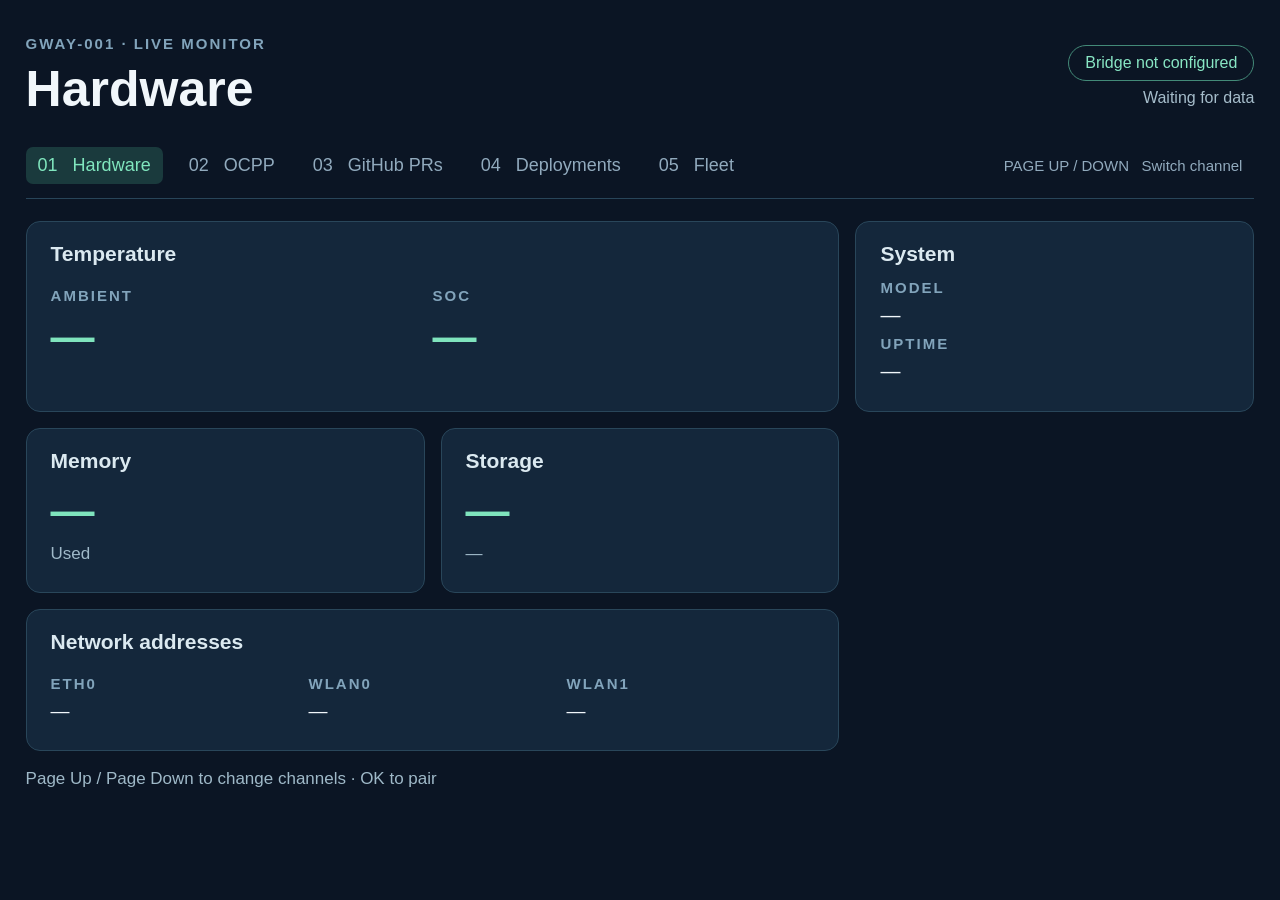
==== apps/gway-monitor/index.html @ efbec850 "build: load channel registry before monitor application" ====
<!doctype html>
<html lang="en"><head><meta charset="utf-8"><meta name="viewport" content="width=device-width,initial-scale=1"><title>GWAY Monitor</title><link rel="stylesheet" href="style.css"></head>
<body><main><header><div><p class="eyebrow">GWAY-001 · LIVE MONITOR</p><h1 id="title">Hardware</h1></div><div class="header-right"><span id="connection" class="pill">Connecting</span><p id="freshness">Waiting for data</p></div></header>
<nav><span id="tab-hardware" class="selected">01 &nbsp; Hardware</span><span id="tab-ocpp">02 &nbsp; OCPP</span><span id="tab-github">03 &nbsp; GitHub PRs</span><span id="tab-deployments">04 &nbsp; Deployments</span><span id="tab-fleet">05 &nbsp; Fleet</span><span class="guide">PAGE UP / DOWN &nbsp; Switch channel</span></nav>
<section id="hardware"><div class="grid"><article class="wide"><h2>Temperature</h2><div class="twocol"><div><p class="label">AMBIENT</p><p class="big" id="ambient">—</p></div><div><p class="label">SOC</p><p class="big" id="soc">—</p></div></div></article><article><h2>System</h2><p class="label">MODEL</p><p id="model">—</p><p class="label">UPTIME</p><p id="uptime">—</p></article><article><h2>Memory</h2><p class="big" id="memory">—</p><p class="muted">Used</p></article><article><h2>Storage</h2><p class="big" id="disk">—</p><p class="muted" id="disk-free">—</p></article><article class="wide"><h2>Network addresses</h2><div class="network"><div><p class="label">ETH0</p><p id="eth0">—</p></div><div><p class="label">WLAN0</p><p id="wlan0">—</p></div><div><p class="label">WLAN1</p><p id="wlan1">—</p></div></div></article></div></section>
<section id="ocpp" hidden><div class="grid"><article class="wide"><h2>Local CSMS</h2><p class="big" id="server">—</p><p class="muted" id="storage">Waiting for status</p></article><article><h2>Chargers</h2><p class="big" id="chargers">—</p><p class="muted">Connected / known</p></article><article class="transaction"><h2 id="tx-title">Current / last transaction</h2><div id="tx-content" class="muted">Waiting for data</div></article></div><p class="note">Transaction state reflects recorded CSMS evidence, not confirmation of physical charging.</p></section>
<section id="github" hidden><p class="note" id="pr-summary">Waiting for GitHub status</p><div class="grid" id="pr-list"></div></section><section id="deployments" hidden><p class="note" id="deployment-summary">Waiting for deployment status</p><div class="grid" id="deployment-list"></div></section><section id="fleet" hidden><p class="note" id="fleet-summary">Waiting for Watchtower inventory</p><div class="grid" id="fleet-list"></div></section><footer>Page Up / Page Down to change channels <span id="reconnect-hint" hidden> · OK to pair</span></footer></main><script src="secret-dialog.js"></script><script src="channel-registry.js"></script><script src="app.js"></script></body></html>
---- apps/gway-monitor/style.css ----
* {box-sizing:border-box} [hidden] {display:none !important} body {margin:0;background:#0b1524;color:#f1f7fb;font-family:Arial,sans-serif} main {width:100%;margin:0;padding:3vh 2vw} header {display:flex;justify-content:space-between;align-items:center} .eyebrow,.label {color:#82a4bb;font-size:15px;font-weight:bold;letter-spacing:2px} h1 {font-size:50px;margin:4px 0 14px} h2 {font-size:21px;margin:0 0 13px;color:#dbe9f0} p {margin:8px 0;font-size:20px} .header-right {text-align:right;color:#a6bdcb}.header-right p {font-size:16px}.pill {display:inline-block;border:1px solid #438a78;color:#88e6c4;border-radius:20px;padding:8px 16px;font-size:16px} nav {display:flex;align-items:center;gap:14px;margin:15px 0 22px;border-bottom:1px solid #284559;padding-bottom:14px;color:#91aabd;font-size:18px} nav span {padding:8px 12px} nav .selected {color:#80e6be;background:#1a3a3d;border-radius:7px} nav .guide {margin-left:auto;font-size:15px}.grid {display:grid;grid-template-columns:repeat(3,1fr);gap:16px} article {background:#14273b;border:1px solid #29465a;border-radius:14px;padding:20px 24px;min-height:140px}.wide {grid-column:span 2}.twocol {display:grid;grid-template-columns:1fr 1fr}.big {font-size:44px;font-weight:bold;color:#7fe4bd;margin:8px 0}.muted,.note,footer {color:#9fb9c8;font-size:17px}.network {display:grid;grid-template-columns:repeat(3,1fr);gap:10px}.network p:not(.label) {font-size:19px;overflow-wrap:anywhere}.transaction {grid-column:span 3;min-height:160px}.tx-row {display:inline-block;min-width:25%;vertical-align:top;padding:4px 15px 0 0}.tx-row strong {display:block;color:#e6f2f8;font-size:22px;margin-top:7px}.note {margin:17px 0}footer {margin-top:18px}.secret-overlay {position:fixed;inset:0;z-index:20;display:flex;align-items:center;justify-content:center;background:rgba(3,10,19,.86)}.secret-dialog {width:70%;max-width:850px;padding:45px;text-align:center;background:#14273b;border:2px solid #77e4bd;border-radius:18px}.secret-dialog h2 {font-size:38px;margin:0 0 20px}.secret-dialog p {color:#c1d2df;font-size:23px}.secret-digits {color:#77e4bd;font-size:58px;letter-spacing:14px;margin:28px 0}.secret-dialog .secret-hint {font-size:18px}

.pr-card{grid-column:span 3;min-height:90px;padding:12px 20px}.pr-card h2{font-size:18px;margin:0}.pr-card p{margin:6px 0;font-size:18px}

#github .pr-card.selected-card,#deployments .pr-card.selected-card,#fleet .pr-card.selected-card{border-color:#7fe4bd;box-shadow:inset 0 0 0 2px #7fe4bd}
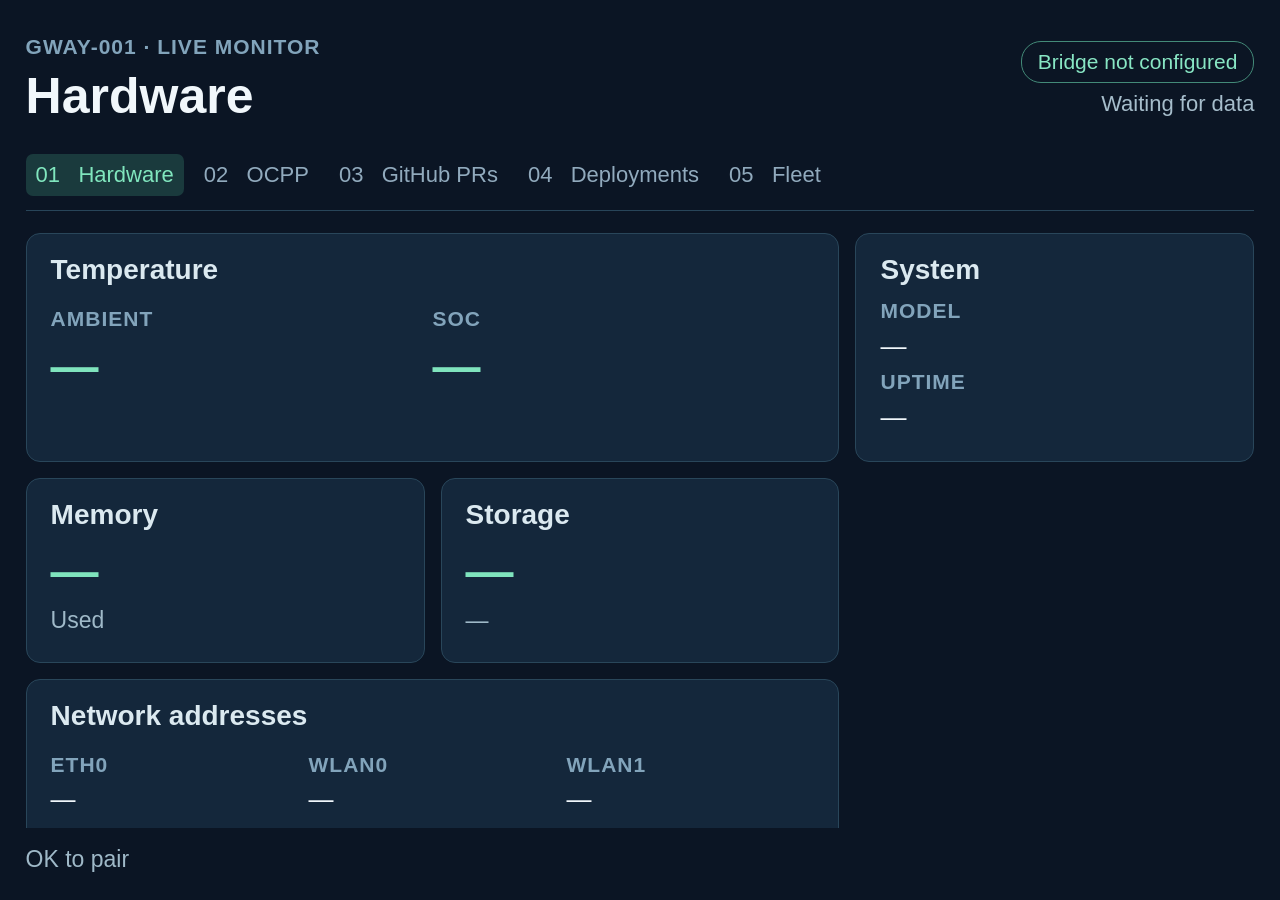
==== commit a37a2384: "ui(tv): remove duplicate Page Up/Page Down navigation hints" ====
--- a/apps/gway-monitor/index.html
+++ b/apps/gway-monitor/index.html
@@ -1,7 +1,7 @@
 <!doctype html>
 <html lang="en"><head><meta charset="utf-8"><meta name="viewport" content="width=device-width,initial-scale=1"><title>GWAY Monitor</title><link rel="stylesheet" href="style.css"></head>
 <body><main><header><div><p class="eyebrow">GWAY-001 · LIVE MONITOR</p><h1 id="title">Hardware</h1></div><div class="header-right"><span id="connection" class="pill">Connecting</span><p id="freshness">Waiting for data</p></div></header>
-<nav><span id="tab-hardware" class="selected">01 &nbsp; Hardware</span><span id="tab-ocpp">02 &nbsp; OCPP</span><span id="tab-github">03 &nbsp; GitHub PRs</span><span id="tab-deployments">04 &nbsp; Deployments</span><span id="tab-fleet">05 &nbsp; Fleet</span><span class="guide">PAGE UP / DOWN &nbsp; Switch channel</span></nav>
+<nav><span id="tab-hardware" class="selected">01 &nbsp; Hardware</span><span id="tab-ocpp">02 &nbsp; OCPP</span><span id="tab-github">03 &nbsp; GitHub PRs</span><span id="tab-deployments">04 &nbsp; Deployments</span><span id="tab-fleet">05 &nbsp; Fleet</span></nav>
 <section id="hardware"><div class="grid"><article class="wide"><h2>Temperature</h2><div class="twocol"><div><p class="label">AMBIENT</p><p class="big" id="ambient">—</p></div><div><p class="label">SOC</p><p class="big" id="soc">—</p></div></div></article><article><h2>System</h2><p class="label">MODEL</p><p id="model">—</p><p class="label">UPTIME</p><p id="uptime">—</p></article><article><h2>Memory</h2><p class="big" id="memory">—</p><p class="muted">Used</p></article><article><h2>Storage</h2><p class="big" id="disk">—</p><p class="muted" id="disk-free">—</p></article><article class="wide"><h2>Network addresses</h2><div class="network"><div><p class="label">ETH0</p><p id="eth0">—</p></div><div><p class="label">WLAN0</p><p id="wlan0">—</p></div><div><p class="label">WLAN1</p><p id="wlan1">—</p></div></div></article></div></section>
 <section id="ocpp" hidden><div class="grid"><article class="wide"><h2>Local CSMS</h2><p class="big" id="server">—</p><p class="muted" id="storage">Waiting for status</p></article><article><h2>Chargers</h2><p class="big" id="chargers">—</p><p class="muted">Connected / known</p></article><article class="transaction"><h2 id="tx-title">Current / last transaction</h2><div id="tx-content" class="muted">Waiting for data</div></article></div><p class="note">Transaction state reflects recorded CSMS evidence, not confirmation of physical charging.</p></section>
-<section id="github" hidden><p class="note" id="pr-summary">Waiting for GitHub status</p><div class="grid" id="pr-list"></div></section><section id="deployments" hidden><p class="note" id="deployment-summary">Waiting for deployment status</p><div class="grid" id="deployment-list"></div></section><section id="fleet" hidden><p class="note" id="fleet-summary">Waiting for Watchtower inventory</p><div class="grid" id="fleet-list"></div></section><footer>Page Up / Page Down to change channels <span id="reconnect-hint" hidden> · OK to pair</span></footer></main><script src="secret-dialog.js"></script><script src="channel-registry.js"></script><script src="app.js"></script></body></html>
+<section id="github" hidden><p class="note" id="pr-summary">Waiting for GitHub status</p><div class="grid" id="pr-list"></div></section><section id="deployments" hidden><p class="note" id="deployment-summary">Waiting for deployment status</p><div class="grid" id="deployment-list"></div></section><section id="fleet" hidden><p class="note" id="fleet-summary">Waiting for Watchtower inventory</p><div class="grid" id="fleet-list"></div></section><footer><span id="reconnect-hint" hidden>OK to pair</span></footer></main><script src="secret-dialog.js"></script><script src="core/format.js"></script><script src="channel-registry.js"></script><script src="core/status.js"></script><script src="channels/hardware.js"></script><script src="channels/ocpp.js"></script><script src="channels/github.js"></script><script src="channels/deployments.js"></script><script src="channels/fleet.js"></script><script src="app.js"></script></body></html>
--- a/apps/gway-monitor/style.css
+++ b/apps/gway-monitor/style.css
@@ -3,3 +3,37 @@
 .pr-card{grid-column:span 3;min-height:90px;padding:12px 20px}.pr-card h2{font-size:18px;margin:0}.pr-card p{margin:6px 0;font-size:18px}
 
 #github .pr-card.selected-card,#deployments .pr-card.selected-card,#fleet .pr-card.selected-card{border-color:#7fe4bd;box-shadow:inset 0 0 0 2px #7fe4bd}
+
+/* TV viewing-distance readability: preserve existing 3vh / 2vw safe margins. */
+.eyebrow,.label{font-size:21px;letter-spacing:1px}
+h2{font-size:28px}
+p{font-size:26px}
+.header-right p{font-size:22px}
+.pill{font-size:21px}
+nav{font-size:22px;gap:10px;flex-wrap:wrap}
+nav span{padding:8px 10px}
+nav .guide{font-size:19px}
+.big{font-size:48px}
+.muted,.note,footer{font-size:23px}
+.network p:not(.label){font-size:25px}
+.tx-row strong{font-size:27px}
+.pr-card{display:flex;align-items:center;justify-content:space-between;gap:24px;min-height:142px;padding:17px 24px}
+.pr-card h2{font-size:25px}
+.pr-card p{font-size:24px;line-height:1.25;margin:7px 0;overflow-wrap:anywhere}
+.status-copy{flex:1;min-width:0}
+.status-badge{flex:0 0 100px;display:flex;flex-direction:column;align-items:center;justify-content:center;gap:4px;text-align:center;color:#a8b9c8}
+.status-symbol{display:flex;align-items:center;justify-content:center;width:78px;height:78px;border:4px solid currentColor;border-radius:50%;font-size:62px;font-weight:bold;line-height:1}
+.status-label{font-size:17px;font-weight:bold}
+.status-passed{color:#7fe4bd}
+.status-failed{color:#ff7878}
+.status-pending{color:#7fbdf4}
+.status-draft,.status-unknown{color:#b1bac6}
+.status-outdated,.status-degraded{color:#f6bf65}
+
+/* Keep the header, channel selector and footer inside the TV safe frame.
+   Only the active channel content may scroll; never the document body. */
+html,body{height:100%;overflow:hidden}
+main{height:100vh;height:100dvh;display:flex;flex-direction:column;overflow:hidden}
+main>header,main>nav,main>footer{flex:0 0 auto}
+main>section{flex:1 1 auto;min-height:0;overflow-y:auto;overflow-x:hidden;overscroll-behavior:contain;scroll-behavior:auto}
+main>section .grid{padding-bottom:8px}
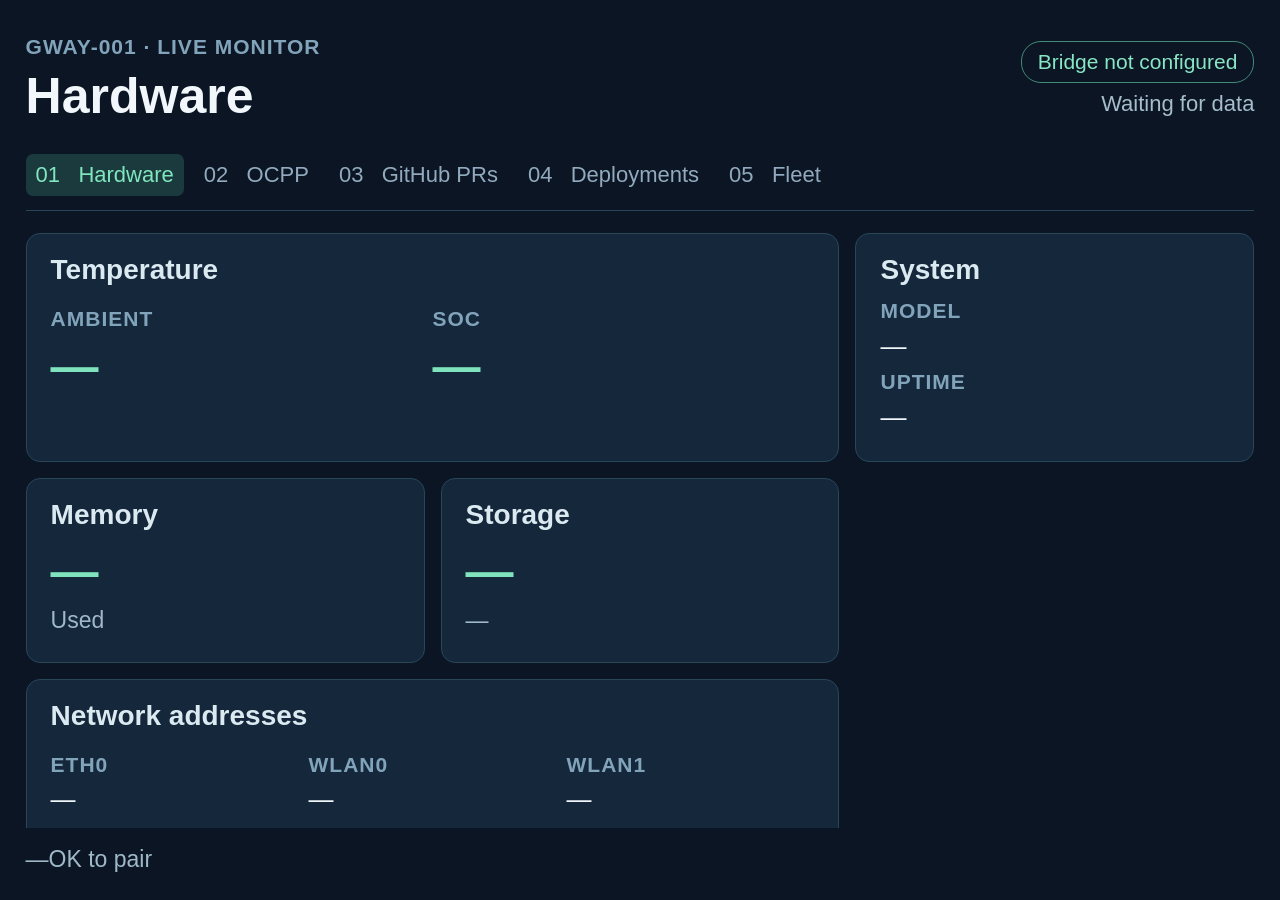
==== commit 45beafaa: "Load DOM diagnostic helper in TV frontend" ====
--- a/apps/gway-monitor/index.html
+++ b/apps/gway-monitor/index.html
@@ -4,4 +4,4 @@
 <nav><span id="tab-hardware" class="selected">01 &nbsp; Hardware</span><span id="tab-ocpp">02 &nbsp; OCPP</span><span id="tab-github">03 &nbsp; GitHub PRs</span><span id="tab-deployments">04 &nbsp; Deployments</span><span id="tab-fleet">05 &nbsp; Fleet</span></nav>
 <section id="hardware"><div class="grid"><article class="wide"><h2>Temperature</h2><div class="twocol"><div><p class="label">AMBIENT</p><p class="big" id="ambient">—</p></div><div><p class="label">SOC</p><p class="big" id="soc">—</p></div></div></article><article><h2>System</h2><p class="label">MODEL</p><p id="model">—</p><p class="label">UPTIME</p><p id="uptime">—</p></article><article><h2>Memory</h2><p class="big" id="memory">—</p><p class="muted">Used</p></article><article><h2>Storage</h2><p class="big" id="disk">—</p><p class="muted" id="disk-free">—</p></article><article class="wide"><h2>Network addresses</h2><div class="network"><div><p class="label">ETH0</p><p id="eth0">—</p></div><div><p class="label">WLAN0</p><p id="wlan0">—</p></div><div><p class="label">WLAN1</p><p id="wlan1">—</p></div></div></article></div></section>
 <section id="ocpp" hidden><div class="grid"><article class="wide"><h2>Local CSMS</h2><p class="big" id="server">—</p><p class="muted" id="storage">Waiting for status</p></article><article><h2>Chargers</h2><p class="big" id="chargers">—</p><p class="muted">Connected / known</p></article><article class="transaction"><h2 id="tx-title">Current / last transaction</h2><div id="tx-content" class="muted">Waiting for data</div></article></div><p class="note">Transaction state reflects recorded CSMS evidence, not confirmation of physical charging.</p></section>
-<section id="github" hidden><p class="note" id="pr-summary">Waiting for GitHub status</p><div class="grid" id="pr-list"></div></section><section id="deployments" hidden><p class="note" id="deployment-summary">Waiting for deployment status</p><div class="grid" id="deployment-list"></div></section><section id="fleet" hidden><p class="note" id="fleet-summary">Waiting for Watchtower inventory</p><div class="grid" id="fleet-list"></div></section><footer><span id="reconnect-hint" hidden>OK to pair</span></footer></main><script src="secret-dialog.js"></script><script src="core/format.js"></script><script src="channel-registry.js"></script><script src="core/status.js"></script><script src="channels/hardware.js"></script><script src="channels/ocpp.js"></script><script src="channels/github.js"></script><script src="channels/deployments.js"></script><script src="channels/fleet.js"></script><script src="app.js"></script></body></html>
+<section id="github" hidden><p class="note" id="pr-summary">Waiting for GitHub status</p><div class="grid" id="pr-list"></div></section><section id="deployments" hidden><p class="note" id="deployment-summary">Waiting for deployment status</p><div class="grid" id="deployment-list"></div></section><section id="fleet" hidden><p class="note" id="fleet-summary">Waiting for Watchtower inventory</p><div class="grid" id="fleet-list"></div></section><footer><span id="channel-count"></span><span id="reconnect-hint" hidden>OK to pair</span></footer></main><script src="secret-dialog.js"></script><script src="core/format.js"></script><script src="channel-registry.js"></script><script src="core/status.js"></script><script src="channels/hardware.js"></script><script src="channels/ocpp.js"></script><script src="channels/github.js"></script><script src="channels/deployments.js"></script><script src="channels/fleet.js"></script><script src="diagnostic.js"></script><script src="app.js"></script></body></html>
--- a/apps/gway-monitor/style.css
+++ b/apps/gway-monitor/style.css
@@ -37,3 +37,7 @@
 main>header,main>nav,main>footer{flex:0 0 auto}
 main>section{flex:1 1 auto;min-height:0;overflow-y:auto;overflow-x:hidden;overscroll-behavior:contain;scroll-behavior:auto}
 main>section .grid{padding-bottom:8px}
+
+/* Hide visual scrollbars without disabling remote-arrow navigation. */
+#github,#deployments{scrollbar-width:none;-ms-overflow-style:none}
+#github::-webkit-scrollbar,#deployments::-webkit-scrollbar{display:none;width:0;height:0}
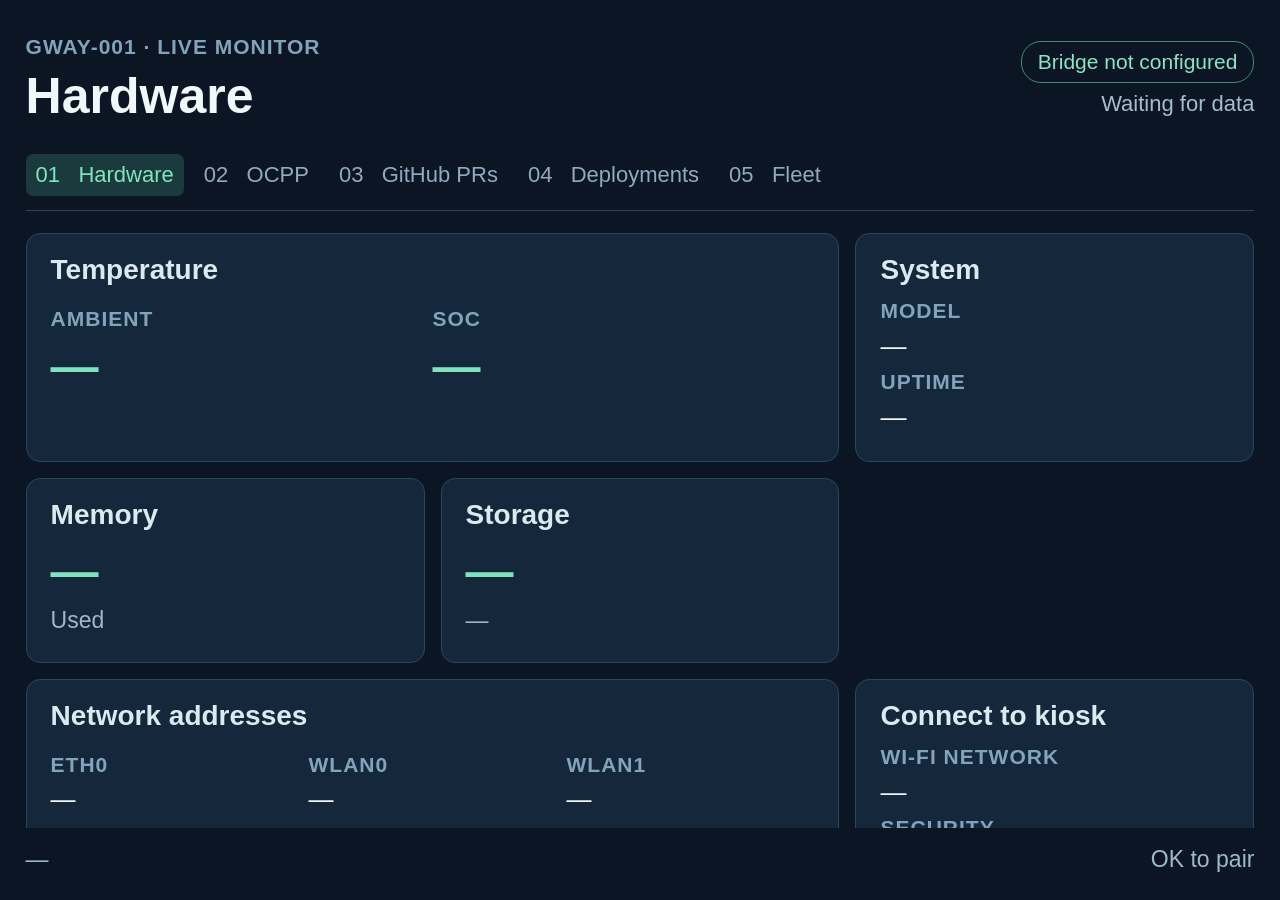
==== commit 6874f2ca: "ui(monitor): fill Hardware lower-right area with AP join details and Wi-Fi QR (#45)" ====
--- a/apps/gway-monitor/index.html
+++ b/apps/gway-monitor/index.html
@@ -2,6 +2,6 @@
 <html lang="en"><head><meta charset="utf-8"><meta name="viewport" content="width=device-width,initial-scale=1"><title>GWAY Monitor</title><link rel="stylesheet" href="style.css"></head>
 <body><main><header><div><p class="eyebrow">GWAY-001 · LIVE MONITOR</p><h1 id="title">Hardware</h1></div><div class="header-right"><span id="connection" class="pill">Connecting</span><p id="freshness">Waiting for data</p></div></header>
 <nav><span id="tab-hardware" class="selected">01 &nbsp; Hardware</span><span id="tab-ocpp">02 &nbsp; OCPP</span><span id="tab-github">03 &nbsp; GitHub PRs</span><span id="tab-deployments">04 &nbsp; Deployments</span><span id="tab-fleet">05 &nbsp; Fleet</span></nav>
-<section id="hardware"><div class="grid"><article class="wide"><h2>Temperature</h2><div class="twocol"><div><p class="label">AMBIENT</p><p class="big" id="ambient">—</p></div><div><p class="label">SOC</p><p class="big" id="soc">—</p></div></div></article><article><h2>System</h2><p class="label">MODEL</p><p id="model">—</p><p class="label">UPTIME</p><p id="uptime">—</p></article><article><h2>Memory</h2><p class="big" id="memory">—</p><p class="muted">Used</p></article><article><h2>Storage</h2><p class="big" id="disk">—</p><p class="muted" id="disk-free">—</p></article><article class="wide"><h2>Network addresses</h2><div class="network"><div><p class="label">ETH0</p><p id="eth0">—</p></div><div><p class="label">WLAN0</p><p id="wlan0">—</p></div><div><p class="label">WLAN1</p><p id="wlan1">—</p></div></div></article></div></section>
+<section id="hardware"><div class="grid"><article class="wide"><h2>Temperature</h2><div class="twocol"><div><p class="label">AMBIENT</p><p class="big" id="ambient">—</p></div><div><p class="label">SOC</p><p class="big" id="soc">—</p></div></div></article><article><h2>System</h2><p class="label">MODEL</p><p id="model">—</p><p class="label">UPTIME</p><p id="uptime">—</p></article><article><h2>Memory</h2><p class="big" id="memory">—</p><p class="muted">Used</p></article><article><h2>Storage</h2><p class="big" id="disk">—</p><p class="muted" id="disk-free">—</p></article><article class="wide"><h2>Network addresses</h2><div class="network"><div><p class="label">ETH0</p><p id="eth0">—</p></div><div><p class="label">WLAN0</p><p id="wlan0">—</p></div><div><p class="label">WLAN1</p><p id="wlan1">—</p></div></div></article><article class="ap-connect" aria-label="Kiosk Wi-Fi joining details"><h2>Connect to kiosk</h2><div class="ap-meta"><p class="label">WI-FI NETWORK</p><p class="ap-ssid" id="ap-ssid">—</p><p class="label">SECURITY</p><p id="ap-security">—</p><p class="label">PASSWORD</p><p class="ap-password" id="ap-password">—</p></div><div id="ap-wifi-qr" class="ap-wifi-qr" role="img" aria-label="Wi-Fi connection QR" hidden></div><p class="ap-instructions" id="ap-instructions">Waiting for AP information</p><p class="ap-gateway" id="ap-gateway">—</p></article></div></section>
 <section id="ocpp" hidden><div class="grid"><article class="wide"><h2>Local CSMS</h2><p class="big" id="server">—</p><p class="muted" id="storage">Waiting for status</p></article><article><h2>Chargers</h2><p class="big" id="chargers">—</p><p class="muted">Connected / known</p></article><article class="transaction"><h2 id="tx-title">Current / last transaction</h2><div id="tx-content" class="muted">Waiting for data</div></article></div><p class="note">Transaction state reflects recorded CSMS evidence, not confirmation of physical charging.</p></section>
-<section id="github" hidden><p class="note" id="pr-summary">Waiting for GitHub status</p><div class="grid" id="pr-list"></div></section><section id="deployments" hidden><p class="note" id="deployment-summary">Waiting for deployment status</p><div class="grid" id="deployment-list"></div></section><section id="fleet" hidden><p class="note" id="fleet-summary">Waiting for Watchtower inventory</p><div class="grid" id="fleet-list"></div></section><footer><span id="channel-count"></span><span id="reconnect-hint" hidden>OK to pair</span></footer></main><script src="secret-dialog.js"></script><script src="core/format.js"></script><script src="channel-registry.js"></script><script src="core/status.js"></script><script src="channels/hardware.js"></script><script src="channels/ocpp.js"></script><script src="channels/github.js"></script><script src="channels/deployments.js"></script><script src="channels/fleet.js"></script><script src="diagnostic.js"></script><script src="app.js"></script></body></html>
+<section id="github" hidden><p class="note" id="pr-summary">Waiting for GitHub status</p><div class="grid" id="pr-list"></div></section><section id="deployments" hidden><p class="note" id="deployment-summary">Waiting for deployment status</p><div class="grid" id="deployment-list"></div></section><section id="fleet" hidden><p class="note" id="fleet-summary">Waiting for Watchtower inventory</p><div class="grid" id="fleet-list"></div></section><footer><span id="channel-count"></span><span id="reconnect-hint" hidden>OK to pair</span></footer></main><script src="secret-dialog.js"></script><script src="core/format.js"></script><script src="channel-registry.js"></script><script src="core/status.js"></script><script src="channels/hardware.js"></script><script src="channels/ocpp.js"></script><script src="channels/github.js"></script><script src="channels/deployments.js"></script><script src="channels/fleet.js"></script><script src="app.js"></script></body></html>
--- a/apps/gway-monitor/style.css
+++ b/apps/gway-monitor/style.css
@@ -41,3 +41,72 @@
 /* Hide visual scrollbars without disabling remote-arrow navigation. */
 #github,#deployments{scrollbar-width:none;-ms-overflow-style:none}
 #github::-webkit-scrollbar,#deployments::-webkit-scrollbar{display:none;width:0;height:0}
+
+
+/* #41: TV legibility. PR titles need width; deployment names benefit from density. */
+#github #pr-list {display:grid;grid-template-columns:minmax(0,1fr);gap:14px}
+#github .github-card {
+  grid-column:1 / -1;display:block;min-width:0;min-height:154px;
+  padding:15px 22px 17px;
+}
+#github .github-repo {font-size:22px;font-weight:600;color:#a9c2d3;line-height:1.2;margin:0 0 7px}
+#github .github-title {
+  color:#f1f7fb;font-size:32px;font-weight:700;line-height:1.19;
+  margin:0 0 12px;overflow-wrap:anywhere;white-space:normal;
+}
+.tv-chip-row {display:flex;flex-wrap:wrap;align-items:center;gap:8px 12px;min-width:0}
+.tv-chip {display:inline-flex;align-items:center;gap:7px;border:1px solid #3c5668;
+  border-radius:7px;padding:4px 10px;color:#c4d5df;font-size:19px;
+  line-height:1.25;font-weight:600;min-width:0;max-width:100%}
+.tv-chip-icon {display:inline-flex;justify-content:center;align-items:center;
+  flex:0 0 22px;width:22px;height:22px;border:2px solid currentColor;
+  border-radius:50%;font-size:20px;font-weight:700;line-height:1}
+.tv-chip-text {overflow-wrap:anywhere}
+.tv-chip.status-passed {color:#84e9c4;border-color:#3b796d}
+.tv-chip.status-failed {color:#ff9393;border-color:#9e5a65}
+.tv-chip.status-pending {color:#9aceff;border-color:#4773a2}
+.tv-chip.status-draft,.tv-chip.status-open,.tv-chip.status-na,.tv-chip.status-idle,.tv-chip.status-unknown {color:#c5d1df}
+.tv-chip.status-degraded,.tv-chip.status-outdated {color:#f7cb7b;border-color:#987d4f}
+
+/* Two cards per row only where there is comfortable real TV width. */
+#deployments #deployment-list {grid-template-columns:minmax(0,1fr);gap:9px}
+#deployments .deployment-card {
+  display:block;grid-column:auto;min-width:0;min-height:154px;
+  padding:10px 18px 11px;
+}
+#deployments .deployment-name {
+  color:#f1f7fb;font-weight:700;font-size:30px;line-height:1.12;
+  margin:0 0 5px;overflow-wrap:anywhere;
+}
+#deployments .deployment-revision {display:flex;flex-wrap:wrap;align-items:baseline;gap:5px 10px;
+  color:#c4d5df;font-size:19px;line-height:1.2}
+#deployments .deployment-sha {color:#87def3;font:600 19px/1.2 monospace;overflow-wrap:anywhere}
+#deployments .deployment-date {font-size:19px;line-height:1.2;color:#c1d3e0;margin:4px 0 6px}
+#deployments .tv-chip {font-size:17px;padding:4px 8px;gap:5px}
+#deployments .tv-chip-icon {width:19px;height:19px;flex-basis:19px;font-size:17px}
+#deployments .deployment-full-revision {
+  display:none;font-size:17px;line-height:1.2;color:#b7cbd9;
+  margin:2px 0;overflow-wrap:anywhere;word-break:break-word;
+}
+#deployments .deployment-card.selected-card .deployment-full-revision {display:block}
+#deployments .deployment-error {
+  color:#ffb2ae;border-left:3px solid #ff8585;padding-left:10px;
+  font-size:17px;line-height:1.25;margin:8px 0 0;overflow-wrap:anywhere;
+}
+@media (min-width:1200px) {
+  #deployments #deployment-list {grid-template-columns:repeat(2,minmax(0,1fr))}
+}
+@media (max-width:1199px) {
+  #deployments .deployment-card {min-height:152px}
+  #deployments .deployment-name {font-size:29px}
+}
+@media (max-width:700px) {
+  #github .github-title {font-size:30px}
+  #github .github-card {padding:12px 16px}
+  #deployments .deployment-card {padding:11px 15px}
+}
+
+/* Counts and pairing hints may not run together at the fixed TV footer. */
+footer {display:flex;align-items:center;justify-content:space-between;gap:16px}
+#channel-count {min-width:0;overflow-wrap:anywhere}
+#reconnect-hint {flex:0 0 auto;white-space:nowrap}
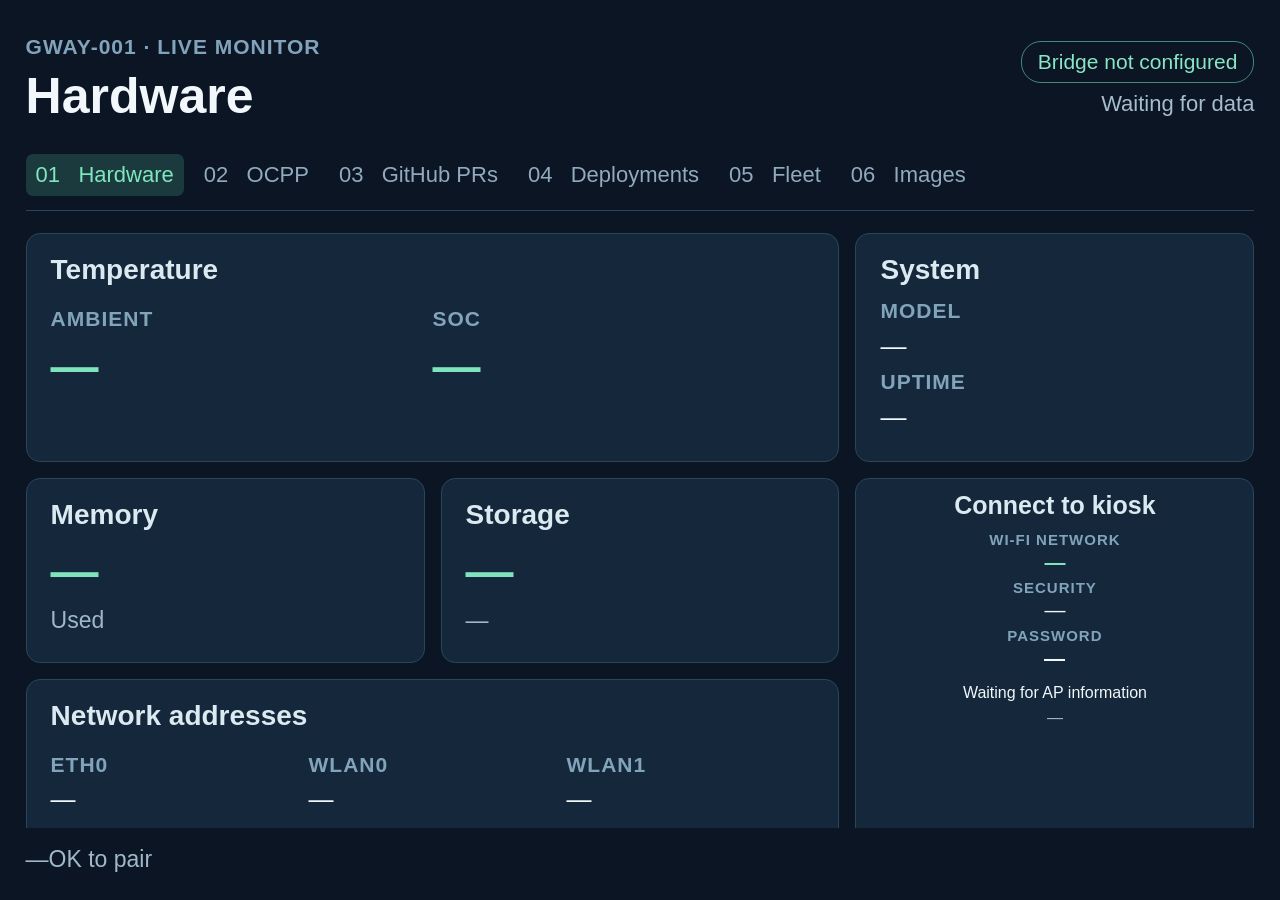
==== commit 4dea7edc: "feat(monitor): add image gallery with zoom" ====
--- a/apps/gway-monitor/index.html
+++ b/apps/gway-monitor/index.html
@@ -1,7 +1,7 @@
 <!doctype html>
 <html lang="en"><head><meta charset="utf-8"><meta name="viewport" content="width=device-width,initial-scale=1"><title>GWAY Monitor</title><link rel="stylesheet" href="style.css"></head>
 <body><main><header><div><p class="eyebrow">GWAY-001 · LIVE MONITOR</p><h1 id="title">Hardware</h1></div><div class="header-right"><span id="connection" class="pill">Connecting</span><p id="freshness">Waiting for data</p></div></header>
-<nav><span id="tab-hardware" class="selected">01 &nbsp; Hardware</span><span id="tab-ocpp">02 &nbsp; OCPP</span><span id="tab-github">03 &nbsp; GitHub PRs</span><span id="tab-deployments">04 &nbsp; Deployments</span><span id="tab-fleet">05 &nbsp; Fleet</span></nav>
+<nav><span id="tab-hardware" class="selected">01 &nbsp; Hardware</span><span id="tab-ocpp">02 &nbsp; OCPP</span><span id="tab-github">03 &nbsp; GitHub PRs</span><span id="tab-deployments">04 &nbsp; Deployments</span><span id="tab-fleet">05 &nbsp; Fleet</span><span id="tab-images">06 &nbsp; Images</span></nav>
 <section id="hardware"><div class="grid"><article class="wide"><h2>Temperature</h2><div class="twocol"><div><p class="label">AMBIENT</p><p class="big" id="ambient">—</p></div><div><p class="label">SOC</p><p class="big" id="soc">—</p></div></div></article><article><h2>System</h2><p class="label">MODEL</p><p id="model">—</p><p class="label">UPTIME</p><p id="uptime">—</p></article><article><h2>Memory</h2><p class="big" id="memory">—</p><p class="muted">Used</p></article><article><h2>Storage</h2><p class="big" id="disk">—</p><p class="muted" id="disk-free">—</p></article><article class="wide"><h2>Network addresses</h2><div class="network"><div><p class="label">ETH0</p><p id="eth0">—</p></div><div><p class="label">WLAN0</p><p id="wlan0">—</p></div><div><p class="label">WLAN1</p><p id="wlan1">—</p></div></div></article><article class="ap-connect" aria-label="Kiosk Wi-Fi joining details"><h2>Connect to kiosk</h2><div class="ap-meta"><p class="label">WI-FI NETWORK</p><p class="ap-ssid" id="ap-ssid">—</p><p class="label">SECURITY</p><p id="ap-security">—</p><p class="label">PASSWORD</p><p class="ap-password" id="ap-password">—</p></div><div id="ap-wifi-qr" class="ap-wifi-qr" role="img" aria-label="Wi-Fi connection QR" hidden></div><p class="ap-instructions" id="ap-instructions">Waiting for AP information</p><p class="ap-gateway" id="ap-gateway">—</p></article></div></section>
 <section id="ocpp" hidden><div class="grid"><article class="wide"><h2>Local CSMS</h2><p class="big" id="server">—</p><p class="muted" id="storage">Waiting for status</p></article><article><h2>Chargers</h2><p class="big" id="chargers">—</p><p class="muted">Connected / known</p></article><article class="transaction"><h2 id="tx-title">Current / last transaction</h2><div id="tx-content" class="muted">Waiting for data</div></article></div><p class="note">Transaction state reflects recorded CSMS evidence, not confirmation of physical charging.</p></section>
-<section id="github" hidden><p class="note" id="pr-summary">Waiting for GitHub status</p><div class="grid" id="pr-list"></div></section><section id="deployments" hidden><p class="note" id="deployment-summary">Waiting for deployment status</p><div class="grid" id="deployment-list"></div></section><section id="fleet" hidden><p class="note" id="fleet-summary">Waiting for Watchtower inventory</p><div class="grid" id="fleet-list"></div></section><footer><span id="channel-count"></span><span id="reconnect-hint" hidden>OK to pair</span></footer></main><script src="secret-dialog.js"></script><script src="core/format.js"></script><script src="channel-registry.js"></script><script src="core/status.js"></script><script src="channels/hardware.js"></script><script src="channels/ocpp.js"></script><script src="channels/github.js"></script><script src="channels/deployments.js"></script><script src="channels/fleet.js"></script><script src="app.js"></script></body></html>
+<section id="github" hidden><p class="note" id="pr-summary">Waiting for GitHub status</p><div class="grid" id="pr-list"></div></section><section id="deployments" hidden><p class="note" id="deployment-summary">Waiting for deployment status</p><div class="grid" id="deployment-list"></div></section><section id="fleet" hidden><p class="note" id="fleet-summary">Waiting for Watchtower inventory</p><div class="grid" id="fleet-list"></div></section><section id="images" hidden><div class="image-stage"><img id="image-roll-current" alt="Recent captured image" hidden><p id="image-roll-empty">No images yet</p></div><p id="image-roll-position" class="note"></p></section><footer><span id="channel-count"></span><span id="reconnect-hint" hidden>OK to pair</span></footer></main><script src="secret-dialog.js"></script><script src="core/format.js"></script><script src="channel-registry.js"></script><script src="core/status.js"></script><script src="channels/hardware.js"></script><script src="channels/ocpp.js"></script><script src="channels/github.js"></script><script src="channels/deployments.js"></script><script src="channels/fleet.js"></script><script src="channels/images.js"></script><script src="app.js"></script></body></html>
--- a/apps/gway-monitor/style.css
+++ b/apps/gway-monitor/style.css
@@ -43,70 +43,37 @@
 #github::-webkit-scrollbar,#deployments::-webkit-scrollbar{display:none;width:0;height:0}
 
 
-/* #41: TV legibility. PR titles need width; deployment names benefit from density. */
-#github #pr-list {display:grid;grid-template-columns:minmax(0,1fr);gap:14px}
-#github .github-card {
-  grid-column:1 / -1;display:block;min-width:0;min-height:154px;
-  padding:15px 22px 17px;
+/* Hardware home: use the vacant lower-right grid area, below System. */
+#hardware .grid{grid-template-columns:repeat(3,minmax(0,1fr));align-items:stretch}
+#hardware .ap-connect{grid-column:3;grid-row:2/span 2;min-width:0;min-height:0;
+  display:flex;flex-direction:column;align-items:center;gap:5px;text-align:center;
+  padding:12px 15px}
+.ap-connect h2{font-size:25px;margin:0 0 4px}
+.ap-meta{width:100%;min-width:0}
+.ap-meta .label{font-size:15px;letter-spacing:1px;margin:2px 0 0}
+.ap-meta p:not(.label){margin:2px 0 5px;font-size:21px;line-height:1.15;overflow-wrap:anywhere}
+.ap-ssid{font-weight:bold;color:#7fe4bd}
+.ap-password{font-weight:bold;letter-spacing:1px;color:#f1f7fb;word-break:break-word}
+.ap-wifi-qr{background:#fff;border-radius:9px;padding:6px;width:174px;height:174px;
+  max-width:100%;flex:0 0 auto;display:flex;align-items:center;justify-content:center}
+.ap-wifi-qr svg{width:100%;height:100%;display:block}
+.ap-connect .ap-instructions{font-size:16px;line-height:1.2;margin:3px 0 0}
+.ap-connect .ap-gateway{font-size:16px;color:#9fb9c8;margin:1px 0 0;overflow-wrap:anywhere}
+@media(max-width:780px){
+  #hardware .grid{grid-template-columns:repeat(2,minmax(0,1fr))}
+  #hardware .ap-connect{grid-column:1/-1;grid-row:auto}
 }
-#github .github-repo {font-size:22px;font-weight:600;color:#a9c2d3;line-height:1.2;margin:0 0 7px}
-#github .github-title {
-  color:#f1f7fb;font-size:32px;font-weight:700;line-height:1.19;
-  margin:0 0 12px;overflow-wrap:anywhere;white-space:normal;
-}
-.tv-chip-row {display:flex;flex-wrap:wrap;align-items:center;gap:8px 12px;min-width:0}
-.tv-chip {display:inline-flex;align-items:center;gap:7px;border:1px solid #3c5668;
-  border-radius:7px;padding:4px 10px;color:#c4d5df;font-size:19px;
-  line-height:1.25;font-weight:600;min-width:0;max-width:100%}
-.tv-chip-icon {display:inline-flex;justify-content:center;align-items:center;
-  flex:0 0 22px;width:22px;height:22px;border:2px solid currentColor;
-  border-radius:50%;font-size:20px;font-weight:700;line-height:1}
-.tv-chip-text {overflow-wrap:anywhere}
-.tv-chip.status-passed {color:#84e9c4;border-color:#3b796d}
-.tv-chip.status-failed {color:#ff9393;border-color:#9e5a65}
-.tv-chip.status-pending {color:#9aceff;border-color:#4773a2}
-.tv-chip.status-draft,.tv-chip.status-open,.tv-chip.status-na,.tv-chip.status-idle,.tv-chip.status-unknown {color:#c5d1df}
-.tv-chip.status-degraded,.tv-chip.status-outdated {color:#f7cb7b;border-color:#987d4f}
+.image-stage{height:calc(100% - 55px);display:flex;align-items:center;justify-content:center;overflow:hidden;background:#07111d;border-radius:14px}
+.image-stage img{display:block;max-height:100%;max-width:100%;object-fit:contain}
+.slide-from-right{animation:image-from-right .28s ease-out}.slide-from-left{animation:image-from-left .28s ease-out}
+@keyframes image-from-right{from{transform:translateX(80%);opacity:.5}to{transform:translateX(0);opacity:1}}
+@keyframes image-from-left{from{transform:translateX(-80%);opacity:.5}to{transform:translateX(0);opacity:1}}
 
-/* Two cards per row only where there is comfortable real TV width. */
-#deployments #deployment-list {grid-template-columns:minmax(0,1fr);gap:9px}
-#deployments .deployment-card {
-  display:block;grid-column:auto;min-width:0;min-height:154px;
-  padding:10px 18px 11px;
-}
-#deployments .deployment-name {
-  color:#f1f7fb;font-weight:700;font-size:30px;line-height:1.12;
-  margin:0 0 5px;overflow-wrap:anywhere;
-}
-#deployments .deployment-revision {display:flex;flex-wrap:wrap;align-items:baseline;gap:5px 10px;
-  color:#c4d5df;font-size:19px;line-height:1.2}
-#deployments .deployment-sha {color:#87def3;font:600 19px/1.2 monospace;overflow-wrap:anywhere}
-#deployments .deployment-date {font-size:19px;line-height:1.2;color:#c1d3e0;margin:4px 0 6px}
-#deployments .tv-chip {font-size:17px;padding:4px 8px;gap:5px}
-#deployments .tv-chip-icon {width:19px;height:19px;flex-basis:19px;font-size:17px}
-#deployments .deployment-full-revision {
-  display:none;font-size:17px;line-height:1.2;color:#b7cbd9;
-  margin:2px 0;overflow-wrap:anywhere;word-break:break-word;
-}
-#deployments .deployment-card.selected-card .deployment-full-revision {display:block}
-#deployments .deployment-error {
-  color:#ffb2ae;border-left:3px solid #ff8585;padding-left:10px;
-  font-size:17px;line-height:1.25;margin:8px 0 0;overflow-wrap:anywhere;
-}
-@media (min-width:1200px) {
-  #deployments #deployment-list {grid-template-columns:repeat(2,minmax(0,1fr))}
-}
-@media (max-width:1199px) {
-  #deployments .deployment-card {min-height:152px}
-  #deployments .deployment-name {font-size:29px}
-}
-@media (max-width:700px) {
-  #github .github-title {font-size:30px}
-  #github .github-card {padding:12px 16px}
-  #deployments .deployment-card {padding:11px 15px}
-}
+/* The gallery has a fixed viewport and uses arrow keys for navigation. */
+#images{overflow:hidden;scrollbar-width:none;-ms-overflow-style:none}
+#images::-webkit-scrollbar{display:none;width:0;height:0}
+.slide-from-top{animation:image-from-top .28s ease-out}.slide-from-bottom{animation:image-from-bottom .28s ease-out}
+@keyframes image-from-top{from{transform:translateY(-80%);opacity:.5}to{transform:translateY(0);opacity:1}}
+@keyframes image-from-bottom{from{transform:translateY(80%);opacity:.5}to{transform:translateY(0);opacity:1}}
 
-/* Counts and pairing hints may not run together at the fixed TV footer. */
-footer {display:flex;align-items:center;justify-content:space-between;gap:16px}
-#channel-count {min-width:0;overflow-wrap:anywhere}
-#reconnect-hint {flex:0 0 auto;white-space:nowrap}
+.image-stage img.zoomed{transition:transform .16s ease-out;will-change:transform}
